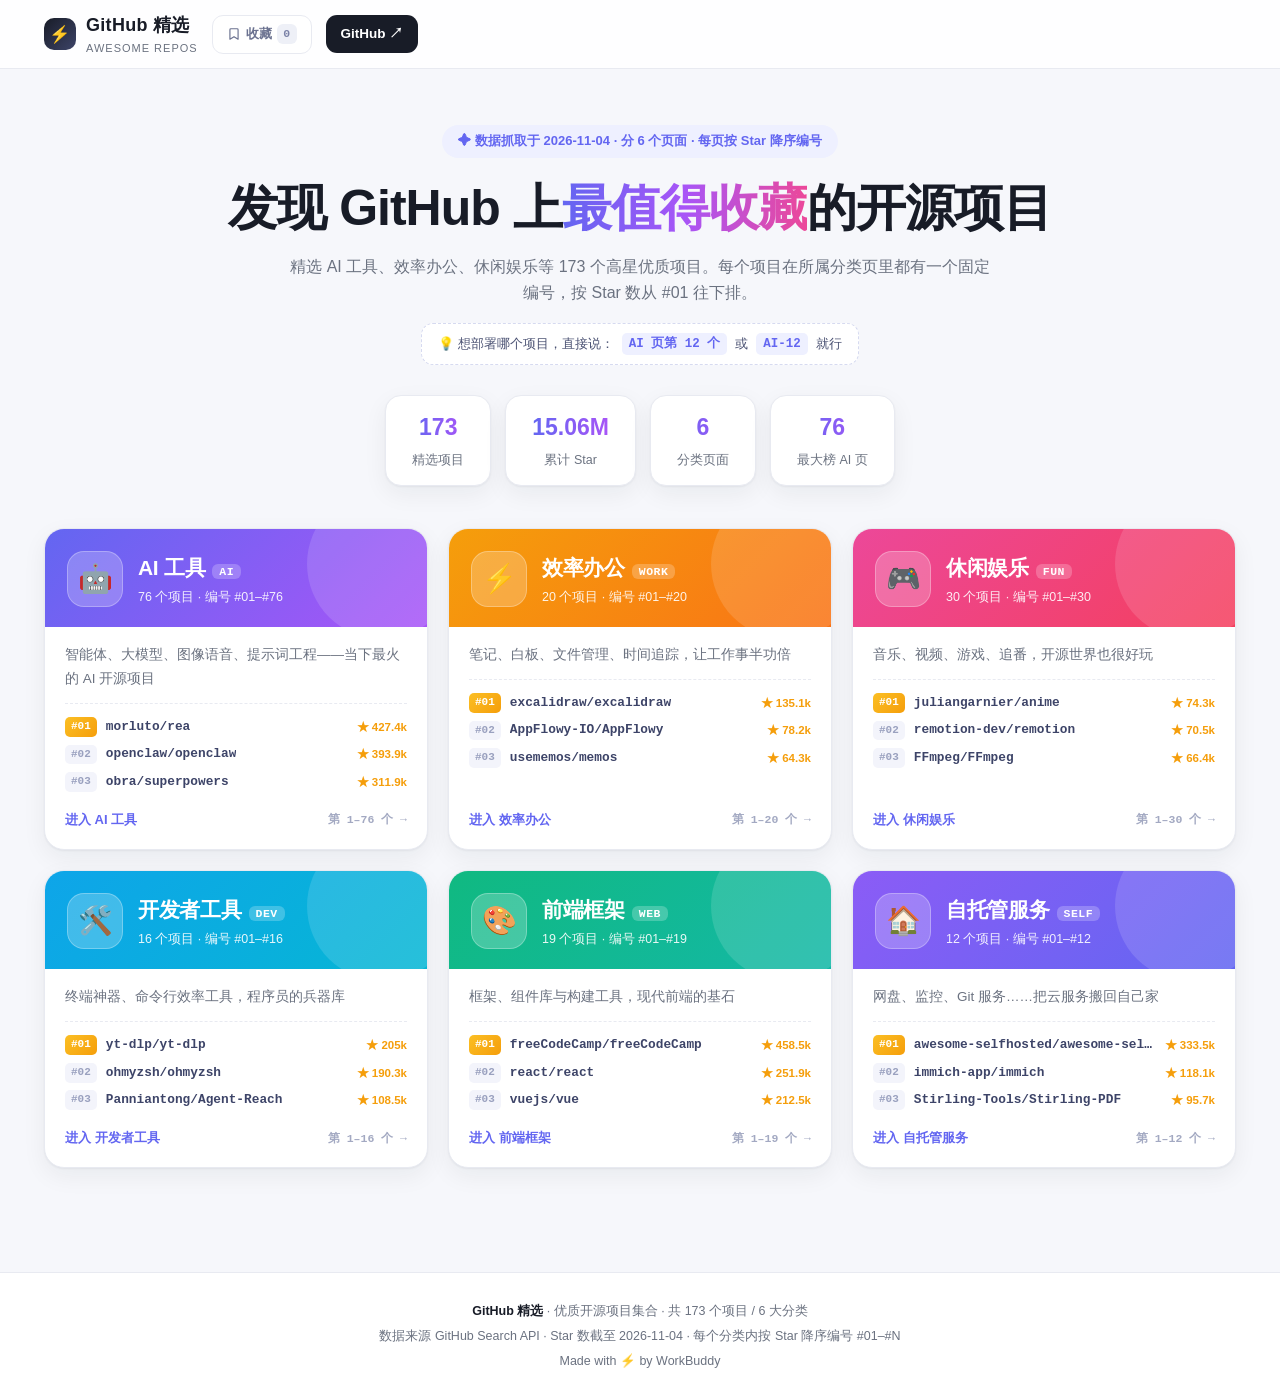
==== index.html @ d94338a8 "GitHub 精选：173 个优质开源项目集合站" ====
<!DOCTYPE html>
<html lang="zh-CN">
<head>
<meta charset="UTF-8">
<meta name="viewport" content="width=device-width, initial-scale=1.0">
<title>GitHub 精选 · 优质开源项目集合</title>
<link id="siteCss" rel="stylesheet" href="assets/site.css">
<script>
/* 分享链接靠 ?sharecode= 放行。站内跳转一旦丢掉这个参数，在没有 cookie 的环境
   （内嵌 webview、隐私模式、聊天工具转发截断）就会直接 403「链接不完整」。
   这里把参数补回当前地址、样式表和所有站内链接；拿不到参数时什么也不做。 */
(function () {
  var sc = "";
  try {
    var m = location.search.match(/[?&]sharecode=([^&]+)/);
    if (m) sc = decodeURIComponent(m[1]);
    if (!sc) {
      var m2 = (document.referrer || "").match(/[?&]sharecode=([^&]+)/);
      if (m2) sc = decodeURIComponent(m2[1]);
    }
  } catch (e) { return; }
  if (!sc) return;
  window.__SHARECODE = sc;
  if (!/[?&]sharecode=/.test(location.search)) {
    try { history.replaceState(null, "", location.pathname + "?sharecode=" + encodeURIComponent(sc) + location.hash); } catch (e) {}
  }
  /* 样式表也是被同一道网关拦的：不补参数会出现「页面能开但没样式」 */
  var css = document.getElementById("siteCss");
  if (css) css.href = "assets/site.css?sharecode=" + encodeURIComponent(sc);
  function fix(h) {
    if (!h) return null;
    if (h.charAt(0) === "#") return null;
    if (h.indexOf("//") === 0) return null;
    if (/^[a-z][a-z0-9+.-]*:/i.test(h)) return null;
    if (/[?&]sharecode=/.test(h)) return null;
    return h + (h.indexOf("?") >= 0 ? "&" : "?") + "sharecode=" + encodeURIComponent(sc);
  }
  function patch() {
    var as = document.querySelectorAll("a[href]");
    for (var i = 0; i < as.length; i++) {
      var n = fix(as[i].getAttribute("href"));
      if (n) as[i].setAttribute("href", n);
    }
  }
  if (document.readyState === "loading") document.addEventListener("DOMContentLoaded", patch);
  else patch();
  /* 卡片重绘、视图切换会换掉节点，点之前再兜一次 */
  document.addEventListener("click", function (e) {
    var t = e.target;
    while (t && t !== document && (!t.tagName || t.tagName.toLowerCase() !== "a")) t = t.parentNode;
    if (!t || t === document) return;
    var n = fix(t.getAttribute("href"));
    if (n) t.setAttribute("href", n);
  }, true);
})();
</script>
</head>
<body>
<div class="topbar">
  <div class="topbar-inner">
    <a class="logo" href="index.html"><span class="mark">⚡</span><span>GitHub 精选<small>AWESOME REPOS</small></span></a>
    
    <a class="fav-link" href="favorites.html" title="我的收藏"><svg viewBox="0 0 24 24" width="14" height="14" fill="none" stroke="currentColor" stroke-width="2" stroke-linejoin="round" stroke-linecap="round" aria-hidden="true"><path d="M6.5 3h11A1.5 1.5 0 0 1 19 4.5V21l-7-4.4L5 21V4.5A1.5 1.5 0 0 1 6.5 3z"/></svg><span class="fav-txt">收藏</span><span class="fav-count">0</span></a>
    <a class="gh-link" href="https://github.com/" target="_blank" rel="noopener">GitHub ↗</a>
  </div>
</div>
<header class="hero">
  <span class="kicker">✦ 数据抓取于 2026-11-04 · 分 6 个页面 · 每页按 Star 降序编号</span>
  <h1>发现 GitHub 上<span class="grad">最值得收藏</span>的开源项目</h1>
  <p>精选 AI 工具、效率办公、休闲娱乐等 173 个高星优质项目。每个项目在所属分类页里都有一个固定编号，按 Star 数从 #01 往下排。</p>
  <div class="howto">💡 想部署哪个项目，直接说：<code>AI 页第 12 个</code> 或 <code>AI-12</code> 就行</div>
  <div class="stats">
    <div class="stat"><b>173</b><span>精选项目</span></div>
    <div class="stat"><b>15.06M</b><span>累计 Star</span></div>
    <div class="stat"><b>6</b><span>分类页面</span></div>
    <div class="stat"><b>76</b><span>最大榜 AI 页</span></div>
  </div>
</header>
<main>
  <div class="portals">
  <a class="portal" href="ai.html">
    <div class="portal-top" style="background:linear-gradient(135deg,#6366f1,#a855f7)">
      <div class="portal-icon">🤖</div>
      <div style="min-width:0">
        <h2>AI 工具<span class="code">AI</span></h2>
        <div class="cnt">76 个项目 · 编号 #01–#76</div>
      </div>
    </div>
    <div class="portal-body">
      <p class="portal-desc">智能体、大模型、图像语音、提示词工程——当下最火的 AI 开源项目</p>
      <ul class="ptop"><li><span class="pn">#01</span><span class="pr">morluto/rea</span><span class="ps">★ 427.4k</span></li><li><span class="pn">#02</span><span class="pr">openclaw/openclaw</span><span class="ps">★ 393.9k</span></li><li><span class="pn">#03</span><span class="pr">obra/superpowers</span><span class="ps">★ 311.9k</span></li></ul>
      <div class="portal-go">进入 AI 工具 <span>第 1–76 个 →</span></div>
    </div>
  </a>
  <a class="portal" href="productivity.html">
    <div class="portal-top" style="background:linear-gradient(135deg,#f59e0b,#f97316)">
      <div class="portal-icon">⚡</div>
      <div style="min-width:0">
        <h2>效率办公<span class="code">WORK</span></h2>
        <div class="cnt">20 个项目 · 编号 #01–#20</div>
      </div>
    </div>
    <div class="portal-body">
      <p class="portal-desc">笔记、白板、文件管理、时间追踪，让工作事半功倍</p>
      <ul class="ptop"><li><span class="pn">#01</span><span class="pr">excalidraw/excalidraw</span><span class="ps">★ 135.1k</span></li><li><span class="pn">#02</span><span class="pr">AppFlowy-IO/AppFlowy</span><span class="ps">★ 78.2k</span></li><li><span class="pn">#03</span><span class="pr">usememos/memos</span><span class="ps">★ 64.3k</span></li></ul>
      <div class="portal-go">进入 效率办公 <span>第 1–20 个 →</span></div>
    </div>
  </a>
  <a class="portal" href="fun.html">
    <div class="portal-top" style="background:linear-gradient(135deg,#ec4899,#f43f5e)">
      <div class="portal-icon">🎮</div>
      <div style="min-width:0">
        <h2>休闲娱乐<span class="code">FUN</span></h2>
        <div class="cnt">30 个项目 · 编号 #01–#30</div>
      </div>
    </div>
    <div class="portal-body">
      <p class="portal-desc">音乐、视频、游戏、追番，开源世界也很好玩</p>
      <ul class="ptop"><li><span class="pn">#01</span><span class="pr">juliangarnier/anime</span><span class="ps">★ 74.3k</span></li><li><span class="pn">#02</span><span class="pr">remotion-dev/remotion</span><span class="ps">★ 70.5k</span></li><li><span class="pn">#03</span><span class="pr">FFmpeg/FFmpeg</span><span class="ps">★ 66.4k</span></li></ul>
      <div class="portal-go">进入 休闲娱乐 <span>第 1–30 个 →</span></div>
    </div>
  </a>
  <a class="portal" href="devtools.html">
    <div class="portal-top" style="background:linear-gradient(135deg,#0ea5e9,#06b6d4)">
      <div class="portal-icon">🛠️</div>
      <div style="min-width:0">
        <h2>开发者工具<span class="code">DEV</span></h2>
        <div class="cnt">16 个项目 · 编号 #01–#16</div>
      </div>
    </div>
    <div class="portal-body">
      <p class="portal-desc">终端神器、命令行效率工具，程序员的兵器库</p>
      <ul class="ptop"><li><span class="pn">#01</span><span class="pr">yt-dlp/yt-dlp</span><span class="ps">★ 205k</span></li><li><span class="pn">#02</span><span class="pr">ohmyzsh/ohmyzsh</span><span class="ps">★ 190.3k</span></li><li><span class="pn">#03</span><span class="pr">Panniantong/Agent-Reach</span><span class="ps">★ 108.5k</span></li></ul>
      <div class="portal-go">进入 开发者工具 <span>第 1–16 个 →</span></div>
    </div>
  </a>
  <a class="portal" href="frontend.html">
    <div class="portal-top" style="background:linear-gradient(135deg,#10b981,#14b8a6)">
      <div class="portal-icon">🎨</div>
      <div style="min-width:0">
        <h2>前端框架<span class="code">WEB</span></h2>
        <div class="cnt">19 个项目 · 编号 #01–#19</div>
      </div>
    </div>
    <div class="portal-body">
      <p class="portal-desc">框架、组件库与构建工具，现代前端的基石</p>
      <ul class="ptop"><li><span class="pn">#01</span><span class="pr">freeCodeCamp/freeCodeCamp</span><span class="ps">★ 458.5k</span></li><li><span class="pn">#02</span><span class="pr">react/react</span><span class="ps">★ 251.9k</span></li><li><span class="pn">#03</span><span class="pr">vuejs/vue</span><span class="ps">★ 212.5k</span></li></ul>
      <div class="portal-go">进入 前端框架 <span>第 1–19 个 →</span></div>
    </div>
  </a>
  <a class="portal" href="selfhosted.html">
    <div class="portal-top" style="background:linear-gradient(135deg,#8b5cf6,#6366f1)">
      <div class="portal-icon">🏠</div>
      <div style="min-width:0">
        <h2>自托管服务<span class="code">SELF</span></h2>
        <div class="cnt">12 个项目 · 编号 #01–#12</div>
      </div>
    </div>
    <div class="portal-body">
      <p class="portal-desc">网盘、监控、Git 服务……把云服务搬回自己家</p>
      <ul class="ptop"><li><span class="pn">#01</span><span class="pr">awesome-selfhosted/awesome-selfhosted</span><span class="ps">★ 333.5k</span></li><li><span class="pn">#02</span><span class="pr">immich-app/immich</span><span class="ps">★ 118.1k</span></li><li><span class="pn">#03</span><span class="pr">Stirling-Tools/Stirling-PDF</span><span class="ps">★ 95.7k</span></li></ul>
      <div class="portal-go">进入 自托管服务 <span>第 1–12 个 →</span></div>
    </div>
  </a>
  </div>
</main>
<footer>
  <div class="foot-inner">
    <b>GitHub 精选</b> · 优质开源项目集合 · 共 173 个项目 / 6 大分类<br>
    数据来源 GitHub Search API · Star 数截至 2026-11-04 · 每个分类内按 Star 降序编号 #01–#N<br>
    Made with ⚡ by WorkBuddy
  </div>
</footer>
<script>
/* 首页只读收藏数（完整收藏逻辑在分类页与收藏页） */
(function () {
  try {
    var n = Object.keys(JSON.parse(localStorage.getItem("ghfav.v1") || "{}")).length;
    document.querySelectorAll(".fav-count").forEach(function (e) { e.textContent = n; });
    document.querySelectorAll(".fav-link").forEach(function (a) { a.classList.toggle("has", n > 0); });
  } catch (e) { /* 隐私模式忽略 */ }
})();
</script>
</body>
</html>
---- assets/site.css ----
:root{
  --bg:#f6f7fb; --card:#ffffff; --text:#181c27; --muted:#6b7280; --line:#e8eaf1;
  --accent:#6366f1; --accent2:#a855f7; --star:#f59e0b; --fav:#f43f5e;
  --shadow:0 1px 2px rgba(24,28,39,.05),0 8px 24px rgba(24,28,39,.06);
  --shadow-h:0 2px 4px rgba(99,102,241,.10),0 16px 40px rgba(99,102,241,.14);
}
*{margin:0;padding:0;box-sizing:border-box}
html{scroll-behavior:smooth}
body{font-family:-apple-system,BlinkMacSystemFont,"PingFang SC","Segoe UI","Microsoft YaHei",sans-serif;background:var(--bg);color:var(--text);line-height:1.6;overflow-x:hidden}
a{color:inherit;text-decoration:none}
button{font-family:inherit}

/* ---------- topbar ---------- */
.topbar{position:sticky;top:0;z-index:100;backdrop-filter:blur(14px);-webkit-backdrop-filter:blur(14px);background:rgba(255,255,255,.84);border-bottom:1px solid var(--line)}
.topbar-inner{max-width:1240px;margin:0 auto;padding:11px 24px;display:flex;align-items:center;gap:14px;flex-wrap:wrap}
.logo{display:flex;align-items:center;gap:10px;font-weight:800;font-size:18px;letter-spacing:.3px;white-space:nowrap}
.logo .mark{width:32px;height:32px;border-radius:10px;background:linear-gradient(135deg,#181c27,#3d4468);display:grid;place-items:center;color:#fff;font-size:17px}
.logo small{font-weight:500;color:var(--muted);font-size:11px;display:block;letter-spacing:1px}
.search{flex:1 1 200px;min-width:0;max-width:430px;position:relative}
.search input{width:100%;padding:9px 16px 9px 38px;border:1.5px solid var(--line);border-radius:11px;font-size:13.5px;background:#fff;outline:none;transition:.2s}
.search input:focus{border-color:var(--accent);box-shadow:0 0 0 4px rgba(99,102,241,.12)}
.search .ico{position:absolute;left:13px;top:50%;transform:translateY(-50%);color:var(--muted);font-size:14px}
.gh-link{display:flex;align-items:center;gap:7px;padding:8px 15px;border-radius:11px;background:#181c27;color:#fff;font-size:13.5px;font-weight:600;transition:.2s;white-space:nowrap}
.gh-link:hover{transform:translateY(-1px);box-shadow:var(--shadow-h)}

/* ---------- home hero ---------- */
.hero{max-width:1240px;margin:0 auto;padding:56px 24px 34px;text-align:center}
.hero .kicker{display:inline-flex;align-items:center;gap:8px;padding:6px 16px;border-radius:999px;background:#eef0ff;color:var(--accent);font-size:13px;font-weight:600;margin-bottom:20px}
.hero h1{font-size:clamp(30px,4.6vw,50px);font-weight:800;letter-spacing:-1px;line-height:1.2}
.hero h1 .grad{background:linear-gradient(90deg,#6366f1,#a855f7,#ec4899);-webkit-background-clip:text;background-clip:text;color:transparent}
.hero p{margin:16px auto 0;max-width:700px;color:var(--muted);font-size:16px}
.hero .howto{display:inline-flex;align-items:center;gap:8px;margin-top:18px;font-size:13px;color:#4b5273;background:#fff;border:1px dashed #d6daf0;border-radius:12px;padding:9px 16px}
.hero .howto code{font-family:ui-monospace,Menlo,monospace;background:#eef0ff;color:var(--accent);padding:1px 7px;border-radius:5px;font-weight:700;font-size:12.5px}
.stats{display:flex;justify-content:center;gap:14px;margin-top:30px;flex-wrap:wrap}
.stat{background:var(--card);border:1px solid var(--line);border-radius:16px;padding:13px 26px;box-shadow:var(--shadow)}
.stat b{display:block;font-size:23px;font-weight:800;background:linear-gradient(90deg,#6366f1,#a855f7);-webkit-background-clip:text;background-clip:text;color:transparent}
.stat span{font-size:12.5px;color:var(--muted)}

/* ---------- category portals ---------- */
main{max-width:1240px;margin:0 auto;padding:8px 24px 60px}
.portals{display:grid;grid-template-columns:repeat(auto-fill,minmax(345px,1fr));gap:20px}
.portal{background:var(--card);border:1px solid var(--line);border-radius:20px;overflow:hidden;box-shadow:var(--shadow);display:flex;flex-direction:column;transition:transform .18s,box-shadow .18s,border-color .18s;position:relative}
.portal:hover{transform:translateY(-5px);box-shadow:var(--shadow-h);border-color:#d8dcf5}
.portal-top{padding:22px 22px 20px;color:#fff;display:flex;align-items:center;gap:15px;position:relative;overflow:hidden}
.portal-top::after{content:"";position:absolute;right:-30px;top:-40px;width:150px;height:150px;border-radius:50%;background:rgba(255,255,255,.13)}
.portal-icon{width:56px;height:56px;border-radius:17px;background:rgba(255,255,255,.22);display:grid;place-items:center;font-size:28px;flex-shrink:0;border:1px solid rgba(255,255,255,.28)}
.portal-top h2{font-size:21px;font-weight:800;letter-spacing:-.3px}
.portal-top .code{font-family:ui-monospace,Menlo,monospace;font-size:11.5px;font-weight:700;background:rgba(255,255,255,.22);border-radius:6px;padding:1px 7px;margin-left:7px;letter-spacing:.5px}
.portal-top .cnt{font-size:12.5px;opacity:.9;margin-top:3px}
.portal-body{padding:16px 20px 18px;display:flex;flex-direction:column;gap:12px;flex:1}
.portal-desc{font-size:13.5px;color:var(--muted);line-height:1.75}
.ptop{list-style:none;display:flex;flex-direction:column;gap:7px;border-top:1px dashed var(--line);padding-top:13px}
.ptop li{display:flex;align-items:center;gap:9px;font-size:12.8px;color:#3d4468;min-width:0}
.ptop .pn{font-family:ui-monospace,Menlo,monospace;font-size:11px;font-weight:800;color:#9aa1bf;background:#f3f4fb;border-radius:5px;padding:1px 6px;flex-shrink:0}
.ptop li:first-child .pn{background:linear-gradient(135deg,#fbbf24,#f59e0b);color:#fff}
.ptop .pr{font-family:ui-monospace,Menlo,monospace;font-weight:600;white-space:nowrap;overflow:hidden;text-overflow:ellipsis}
.ptop .ps{margin-left:auto;color:var(--star);font-weight:700;font-size:11.5px;flex-shrink:0}
.portal-go{margin-top:auto;display:flex;align-items:center;justify-content:space-between;font-size:13px;font-weight:700;color:var(--accent);padding-top:6px}
.portal-go span{font-family:ui-monospace,Menlo,monospace;font-size:11.5px;color:#a3a9c2;font-weight:600}

/* ---------- category header ---------- */
.chero{max-width:1240px;margin:0 auto;padding:30px 24px 6px}
.chero-row{display:flex;align-items:flex-start;gap:18px}
.chero-icon{width:64px;height:64px;border-radius:20px;display:grid;place-items:center;font-size:31px;color:#fff;flex-shrink:0;box-shadow:0 10px 26px rgba(99,102,241,.22)}
.chero h1{font-size:clamp(25px,3.4vw,36px);font-weight:800;letter-spacing:-.6px;line-height:1.25}
.chero .code{font-family:ui-monospace,Menlo,monospace;font-size:12.5px;font-weight:800;color:var(--accent);background:#eef0ff;border-radius:7px;padding:2px 9px;vertical-align:middle;margin-left:9px}
.chero .desc{color:var(--muted);font-size:14.5px;margin-top:8px;max-width:760px}
.pills{display:flex;gap:9px;flex-wrap:wrap;margin-top:15px}
.pill{background:#fff;border:1px solid var(--line);border-radius:999px;padding:5px 14px;font-size:12.5px;color:#4b5273;font-weight:600;box-shadow:0 1px 2px rgba(24,28,39,.03)}
.pill b{color:var(--accent);font-weight:800}

/* ---------- category switch bar ---------- */
.switchbar{position:sticky;top:56px;z-index:90;background:rgba(246,247,251,.92);backdrop-filter:blur(10px);border-bottom:1px solid var(--line);margin-top:22px}
.switchbar-inner{max-width:1240px;margin:0 auto;padding:10px 24px;display:flex;align-items:center;gap:9px;overflow-x:auto;scrollbar-width:none}
.switchbar-inner::-webkit-scrollbar{display:none}
.cchip{display:inline-flex;align-items:center;gap:6px;padding:6px 14px;border-radius:999px;border:1.5px solid var(--line);background:#fff;font-size:13px;font-weight:600;color:#3d4468;white-space:nowrap;transition:.18s}
.cchip:hover{border-color:var(--accent);color:var(--accent);transform:translateY(-1px)}
.cchip.active{background:linear-gradient(135deg,#6366f1,#a855f7);border-color:transparent;color:#fff;box-shadow:0 6px 16px rgba(99,102,241,.3)}
.cchip .n{font-size:11px;opacity:.7;font-weight:600}
.viewtog{margin-left:auto;display:flex;gap:2px;background:#eef0f7;border-radius:10px;padding:3px;flex-shrink:0}
.viewtog button{border:none;background:transparent;color:#6b7290;font-size:12.5px;font-weight:700;padding:5px 13px;border-radius:8px;cursor:pointer;transition:.18s}
.viewtog button.on{background:#fff;color:var(--accent);box-shadow:0 1px 3px rgba(24,28,39,.1)}

/* ---------- grid + card ---------- */
section.listwrap{padding:22px 0 0}
.grid{display:grid;grid-template-columns:repeat(auto-fill,minmax(330px,1fr));gap:16px}
.card{position:relative;background:var(--card);border:1px solid var(--line);border-radius:18px;padding:16px 17px 13px;box-shadow:var(--shadow);display:flex;flex-direction:column;gap:9px;transition:transform .18s,box-shadow .18s,border-color .18s;overflow:hidden;cursor:pointer}
.card::before{content:"";position:absolute;left:0;top:0;bottom:0;width:3px;background:var(--cgrad);opacity:0;transition:.18s}
.card:hover{transform:translateY(-4px);box-shadow:var(--shadow-h);border-color:#d8dcf5}
.card:hover::before{opacity:1}
.c-top{display:flex;align-items:center;gap:9px;min-width:0}
.avatar{width:36px;height:36px;border-radius:10px;flex-shrink:0;background:#eef0ff;object-fit:cover}
.c-name{flex:1;min-width:0;padding-right:24px}
.c-name .repo{font-weight:700;font-size:14px;font-family:ui-monospace,SFMono-Regular,Menlo,monospace;white-space:nowrap;overflow:hidden;text-overflow:ellipsis;display:block}
.card:hover .c-name .repo{color:var(--accent)}
.stars{display:inline-flex;align-items:center;gap:4px;font-size:12px;font-weight:700;color:var(--star);background:#fff8eb;border:1px solid #fdecc8;padding:2px 9px;border-radius:999px;white-space:nowrap;flex-shrink:0}
/* 编号徽章 */
.num{flex-shrink:0;min-width:37px;height:37px;padding:0 5px;border-radius:11px;display:inline-grid;place-items:center;font-family:ui-monospace,Menlo,monospace;font-size:12px;font-weight:800;letter-spacing:-.2px;background:#f2f3fa;color:#7c83a8;border:1px solid #e6e8f5;transition:.18s}
.num.g1{background:linear-gradient(135deg,#fbbf24,#f59e0b);color:#fff;border-color:transparent;box-shadow:0 4px 12px rgba(245,158,11,.34)}
.num.g2{background:linear-gradient(135deg,#cbd5e1,#94a3b8);color:#fff;border-color:transparent;box-shadow:0 4px 12px rgba(148,163,184,.3)}
.num.g3{background:linear-gradient(135deg,#fdba74,#f97316);color:#fff;border-color:transparent;box-shadow:0 4px 12px rgba(249,115,22,.3)}
.c-zh{font-size:13.8px;font-weight:600;color:var(--text);display:-webkit-box;-webkit-line-clamp:2;-webkit-box-orient:vertical;overflow:hidden}
.c-en{font-size:12px;color:var(--muted);display:-webkit-box;-webkit-line-clamp:1;-webkit-box-orient:vertical;overflow:hidden;font-style:italic}
.c-foot{display:flex;align-items:center;gap:11px;margin-top:auto;padding-top:5px;flex-wrap:wrap}
.c-foot .more-hint{margin-left:auto}
.lang{display:inline-flex;align-items:center;gap:5px;font-size:11.5px;color:var(--muted)}
.lang i{width:9px;height:9px;border-radius:50%;display:inline-block}
.topics{display:flex;gap:5px;margin-left:auto;flex-wrap:wrap}
.topic{font-size:10.5px;color:#69708a;background:#f2f3f9;border-radius:6px;padding:2px 7px;font-family:ui-monospace,Menlo,monospace}
.more-hint{font-size:11px;color:var(--accent);font-weight:700}

/* ---------- list rows ---------- */
.rows{background:#fff;border:1px solid var(--line);border-radius:16px;overflow:hidden;box-shadow:var(--shadow)}
.rhead{display:grid;grid-template-columns:58px minmax(140px,220px) 1fr 82px 88px 34px;gap:14px;padding:10px 18px;background:#f6f7fb;border-bottom:1px solid var(--line);font-size:11.5px;font-weight:700;color:#8b92ad;letter-spacing:.4px}
.row{display:grid;grid-template-columns:58px minmax(140px,220px) 1fr 82px 88px 34px;gap:14px;align-items:center;padding:11px 18px;border-bottom:1px solid #f1f2f8;cursor:pointer;transition:.14s;min-width:0}
.row:last-child{border-bottom:none}
.row:hover{background:#f7f8ff}
.row .rn{font-family:ui-monospace,Menlo,monospace;font-size:12.5px;font-weight:800;color:#9aa1bf;display:flex;align-items:center;gap:7px}
.row .rn i{width:4px;height:16px;border-radius:2px;display:inline-block;opacity:.75}
.row .rname{font-family:ui-monospace,Menlo,monospace;font-size:13px;font-weight:700;overflow:hidden;text-overflow:ellipsis;white-space:nowrap}
.row:hover .rname{color:var(--accent)}
.row .rtag{font-size:12.8px;color:var(--muted);overflow:hidden;text-overflow:ellipsis;white-space:nowrap}
.row .rstars{font-size:12.5px;font-weight:700;color:var(--star);text-align:right}
.row .rlang{font-size:11.5px;color:var(--muted);display:flex;align-items:center;gap:5px;justify-content:flex-end;white-space:nowrap}
.row .rlang i{width:8px;height:8px;border-radius:50%}
.rhead .rh-fav{text-align:right;font-size:13px;line-height:1}

/* ---------- 收藏：顶栏入口 ---------- */
.fav-link{display:inline-flex;align-items:center;gap:5px;padding:8px 14px;border-radius:11px;border:1.5px solid var(--line);background:#fff;font-size:13px;font-weight:700;color:#6b7290;transition:.18s;white-space:nowrap}
.fav-link:hover{border-color:var(--fav);color:var(--fav);transform:translateY(-1px)}
.fav-link.has{color:var(--fav);border-color:#ffd9e0;background:#fff6f8}
.fav-link svg{flex-shrink:0}
.fav-link .fav-count{font-family:ui-monospace,Menlo,monospace;font-size:11.5px;font-weight:800;background:#eef0f7;color:#7c83a8;border-radius:6px;padding:1px 6px;min-width:20px;text-align:center;transition:.18s}
.fav-link.has .fav-count{background:var(--fav);color:#fff}

/* ---------- 收藏按钮（卡片右上角） ---------- */
.favbtn{position:absolute;top:11px;right:12px;width:27px;height:27px;padding:0;border-radius:9px;
  border:1px solid transparent;background:#fff;color:#c2c7dc;display:grid;place-items:center;cursor:pointer;
  opacity:0;transition:opacity .18s,color .18s,background .18s,transform .18s;z-index:2;
  box-shadow:0 1px 3px rgba(24,28,39,.10)}
.card:hover .favbtn{opacity:1}
.favbtn:hover{color:var(--fav);background:#fff1f4;transform:scale(1.08)}
.favbtn:active{transform:scale(.94)}
.favbtn.on{opacity:1;color:var(--fav);background:#fff1f4;border-color:#ffd9e0}
.favbtn:focus-visible{outline:2px solid var(--fav);outline-offset:1px;opacity:1}

/* ---------- 收藏按钮（列表行） ---------- */
.row .favbtn{position:static;opacity:.32;width:26px;height:26px;background:transparent;box-shadow:none;justify-self:end}
.row:hover .favbtn{opacity:.75}
.row .favbtn:hover,.row .favbtn.on{opacity:1;background:#fff1f4}

/* ---------- 收藏页 ---------- */
.favhead{max-width:1240px;margin:0 auto;padding:32px 24px 4px}
.favhead h1{font-size:clamp(25px,3.4vw,34px);font-weight:800;letter-spacing:-.6px;display:flex;align-items:center;gap:11px}
.favhead h1 .ico{width:46px;height:46px;border-radius:14px;background:linear-gradient(135deg,#fb7185,#f43f5e);display:grid;place-items:center;color:#fff;font-size:22px;box-shadow:0 10px 24px rgba(244,63,94,.28);flex-shrink:0}
.favhead h1 .ico svg{width:21px;height:21px}
.favhead .sub{color:var(--muted);font-size:14px;margin-top:9px;display:flex;align-items:center;gap:10px;flex-wrap:wrap}
.favhead .sub code{font-family:ui-monospace,Menlo,monospace;font-size:12px;background:#eef0ff;color:var(--accent);padding:1px 7px;border-radius:5px;font-weight:700}

/* 导出 / 导入工具条 */
.favtools{display:flex;gap:8px;flex-wrap:wrap;margin-top:16px;align-items:center}
.ftool{display:inline-flex;align-items:center;gap:6px;padding:8px 14px;border-radius:11px;border:1.5px solid var(--line);background:#fff;font-size:13px;font-weight:700;color:#4b5375;cursor:pointer;transition:.18s;font-family:inherit;line-height:1}
.ftool:hover{border-color:#c7cbe4;color:#2a2f4d;transform:translateY(-1px);box-shadow:0 6px 16px rgba(30,35,70,.07)}
.ftool.primary{background:linear-gradient(135deg,#f43f5e,#fb7185);border-color:transparent;color:#fff;box-shadow:0 8px 20px rgba(244,63,94,.26)}
.ftool.primary:hover{color:#fff;box-shadow:0 12px 26px rgba(244,63,94,.34)}
.ftool svg{flex-shrink:0}
.ftip{font-size:12px;color:var(--muted);line-height:1.7}

/* 轻提示 */
.toast{position:fixed;left:50%;bottom:34px;transform:translate(-50%,14px);background:#232840;color:#fff;font-size:13.5px;font-weight:600;padding:11px 20px;border-radius:12px;box-shadow:0 12px 30px rgba(20,24,45,.3);opacity:0;pointer-events:none;transition:.26s;z-index:200;max-width:88vw;text-align:center}
.toast.show{opacity:1;transform:translate(-50%,0)}
.has-storewarn .toast{bottom:104px}

/* 存不住时的告警条：必须显眼，因为它意味着数据会丢 */
.storewarn{position:fixed;left:50%;bottom:18px;transform:translateX(-50%);z-index:210;display:flex;align-items:center;gap:10px;
  max-width:min(92vw,760px);padding:11px 14px 11px 16px;border-radius:14px;background:#fff8e6;border:1px solid #f6d78b;
  box-shadow:0 14px 34px rgba(120,90,10,.16);font-size:13px;color:#7a5b12;line-height:1.5}
.storewarn .sw-ico{font-size:15px;flex-shrink:0}
.storewarn .sw-txt{flex:1;min-width:0}
.storewarn .sw-btn{flex-shrink:0;padding:6px 13px;border-radius:9px;background:#8a6412;color:#fff;font-size:12.5px;font-weight:700;white-space:nowrap}
.storewarn .sw-btn:hover{background:#6f4f0b}

/* 手动复制面板（剪贴板 API 也不可用时兜底） */
.copybox{display:none;margin-top:14px;border:1px solid var(--line);border-radius:12px;background:#fff;padding:12px}
.copybox.on{display:block}
.copybox p{font-size:12.5px;color:var(--muted);margin-bottom:8px}
.copybox textarea{width:100%;height:130px;resize:vertical;border:1px solid var(--line);border-radius:9px;padding:9px 10px;
  font-family:ui-monospace,Menlo,monospace;font-size:11.5px;line-height:1.5;color:#3d4468;background:#fbfbfe}

.favgroup{margin-top:30px}
.fghead{display:flex;align-items:center;gap:11px;margin-bottom:13px;padding-bottom:11px;border-bottom:1px solid var(--line);flex-wrap:wrap}
.fgicon{width:34px;height:34px;border-radius:11px;display:grid;place-items:center;font-size:17px;color:#fff;flex-shrink:0}
.fghead h2{font-size:17px;font-weight:800;letter-spacing:-.3px;display:flex;align-items:center;gap:8px}
.fghead .code{font-family:ui-monospace,Menlo,monospace;font-size:11px;font-weight:800;color:var(--accent);background:#eef0ff;border-radius:6px;padding:1px 7px}
.fgcount{font-size:12.5px;color:var(--muted);font-weight:600}
.fgmore{margin-left:auto;font-size:12.5px;font-weight:700;color:var(--accent);white-space:nowrap}
.fgmore:hover{text-decoration:underline}
.favgroup .num{min-width:auto;padding:0 8px;font-size:11.5px;letter-spacing:0}
.fav-empty{display:none;text-align:center;padding:64px 20px 30px}
.fav-empty .fe-ico{width:74px;height:74px;border-radius:24px;background:#fff;border:1px solid var(--line);display:grid;place-items:center;margin:0 auto 20px;box-shadow:var(--shadow);color:#c2c7dc}
.fav-empty .fe-ico svg{width:30px;height:30px}
.fav-empty h2{font-size:19px;font-weight:800;margin-bottom:9px}
.fav-empty p{color:var(--muted);font-size:14px;max-width:440px;margin:0 auto 22px;line-height:1.85}
.fav-empty .go{display:inline-flex;align-items:center;gap:7px;padding:10px 22px;border-radius:11px;background:linear-gradient(135deg,#6366f1,#a855f7);color:#fff;font-size:14px;font-weight:700;transition:.2s;box-shadow:0 8px 22px rgba(99,102,241,.3)}
.fav-empty .go:hover{transform:translateY(-2px);box-shadow:0 12px 28px rgba(99,102,241,.38)}
.favnote{margin-top:34px;font-size:12.5px;color:var(--muted);text-align:center;line-height:1.9;padding:14px;border:1px dashed var(--line);border-radius:12px;background:#fbfbfe}
.favnote b{color:#3d4468}

/* 弹窗里的收藏按钮：已收藏时反白强调 */
.m-btn[aria-pressed="true"]{background:#fff;color:var(--fav)}
.m-btn[aria-pressed="true"]:hover{background:#fff1f4}
.m-btn.solid[aria-pressed="true"]{background:#fff;color:var(--fav)}

/* ---------- empty & footer ---------- */
.empty{display:none;text-align:center;padding:60px 0;color:var(--muted);font-size:15px}
footer{border-top:1px solid var(--line);background:#fff;margin-top:44px}
.foot-inner{max-width:1240px;margin:0 auto;padding:26px 24px;color:var(--muted);font-size:12.5px;text-align:center;line-height:2}
.foot-inner b{color:var(--text)}

/* ---------- detail modal ---------- */
.overlay{position:fixed;inset:0;z-index:200;background:rgba(20,24,38,.45);backdrop-filter:blur(6px);display:none;align-items:flex-start;justify-content:center;padding:4vh 16px;overflow-y:auto}
.overlay.open{display:flex}
.modal{background:#fff;border-radius:22px;max-width:780px;width:100%;min-width:0;margin:0 auto;box-shadow:0 24px 80px rgba(20,24,38,.35);overflow:hidden;animation:pop .22s ease}
@keyframes pop{from{transform:translateY(14px) scale(.98);opacity:0}to{transform:none;opacity:1}}
.m-hero{position:relative;padding:24px 28px 20px;color:#fff}
.m-close{position:absolute;top:14px;right:14px;width:34px;height:34px;border-radius:50%;border:none;background:rgba(255,255,255,.22);color:#fff;font-size:16px;cursor:pointer;transition:.2s}
.m-close:hover{background:rgba(255,255,255,.4);transform:rotate(90deg)}
.m-top{display:flex;align-items:center;gap:14px}
.m-avatar{width:52px;height:52px;border-radius:14px;border:2px solid rgba(255,255,255,.6);background:rgba(255,255,255,.25);flex-shrink:0}
.m-title{flex:1;min-width:0}
.m-title h3{font-size:18.5px;font-weight:800;font-family:ui-monospace,SFMono-Regular,Menlo,monospace;letter-spacing:-.3px;display:flex;align-items:center;gap:8px;flex-wrap:wrap}
.m-title .m-id{font-family:ui-monospace,Menlo,monospace;font-size:11.5px;font-weight:800;background:rgba(255,255,255,.26);padding:2px 9px;border-radius:7px;letter-spacing:.4px}
.m-title .cat-tag{font-family:-apple-system,BlinkMacSystemFont,"PingFang SC",sans-serif;font-size:11.5px;font-weight:700;background:rgba(255,255,255,.18);padding:2px 10px;border-radius:999px}
.m-title .sub{font-size:12.5px;opacity:.88;margin-top:3px;font-family:-apple-system,BlinkMacSystemFont,"PingFang SC",sans-serif}
.m-btns{display:flex;gap:9px;margin-top:14px;flex-wrap:wrap}
.m-btn{display:inline-flex;align-items:center;gap:7px;padding:8px 18px;border-radius:11px;font-size:13.5px;font-weight:700;transition:.2s;cursor:pointer;border:none}
.m-btn.ghost{background:rgba(255,255,255,.2);color:#fff}
.m-btn.ghost:hover{background:rgba(255,255,255,.35)}
.m-btn.solid{background:#fff;color:#181c27}
.m-btn.solid:hover{transform:translateY(-1px);box-shadow:0 6px 18px rgba(0,0,0,.18)}
.m-btn.deploy{background:rgba(255,255,255,.12);color:#fff;border:1px solid rgba(255,255,255,.5)}
.m-btn.deploy:hover{background:rgba(255,255,255,.3)}

/* 「复制部署指令」失败时手动复制的兜底面板 */
.deploy-panel{position:fixed;left:50%;top:50%;transform:translate(-50%,-50%);width:min(620px,92vw);background:#fff;border:1px solid var(--line);border-radius:16px;box-shadow:0 24px 70px rgba(20,24,45,.3);padding:18px;z-index:260;display:none}
.deploy-panel .dp-head{display:flex;align-items:center;justify-content:space-between;font-size:14px;color:var(--text);margin-bottom:10px}
.dp-close{border:none;background:#f2f4fa;width:28px;height:28px;border-radius:8px;cursor:pointer;font-size:13px;color:#5b6178}
.deploy-panel textarea{width:100%;height:270px;box-sizing:border-box;border:1px solid var(--line);border-radius:10px;padding:12px;font:12.5px/1.7 ui-monospace,Menlo,monospace;color:#2a3048;background:#fafbff;resize:vertical}
.dp-tip{font-size:12px;color:var(--muted);margin-top:8px}
.m-body{padding:22px 28px 26px}
.m-stats{display:grid;grid-template-columns:repeat(auto-fit,minmax(110px,1fr));gap:10px;margin-bottom:20px}
.m-stat{background:#f6f7fb;border:1px solid var(--line);border-radius:13px;padding:10px 14px;text-align:center}
.m-stat b{display:block;font-size:16.5px;font-weight:800}
.m-stat span{font-size:11.5px;color:var(--muted)}
.m-stat .st{color:var(--star)}
.m-sec-label{display:inline-flex;align-items:center;gap:7px;font-size:13px;font-weight:800;color:var(--accent);margin:0 0 8px;letter-spacing:.5px}
.m-sec-label::before{content:"";width:16px;height:3px;border-radius:2px;background:linear-gradient(90deg,#6366f1,#a855f7)}
.m-tag{font-size:16.5px;font-weight:800;color:#1d2233;line-height:1.65;position:relative;padding-left:14px;margin:0 0 14px}
.m-tag::before{content:"";position:absolute;left:0;top:5px;bottom:5px;width:4px;border-radius:3px;background:linear-gradient(180deg,#6366f1,#a855f7)}
.m-p{font-size:14.5px;line-height:1.95;color:#2a2f42;text-align:justify;margin:0 0 12px;overflow-wrap:anywhere}
.m-feats-label{font-size:12px;font-weight:800;color:var(--accent);letter-spacing:1px;margin:18px 0 9px}
.m-feats{display:grid;grid-template-columns:1fr 1fr;gap:8px 16px;list-style:none;margin:0;padding:0}
.m-feats li{position:relative;padding-left:19px;font-size:13px;color:#3d4468;line-height:1.65}
.m-feats li::before{content:"";position:absolute;left:1px;top:6px;width:8px;height:8px;border-radius:50%;background:linear-gradient(135deg,#6366f1,#a855f7);opacity:.85}
.m-fit{margin-top:15px;font-size:13px;color:#5b6280;background:#f6f7fb;border:1px solid var(--line);border-radius:10px;padding:9px 13px;line-height:1.7}
.m-fit b{color:var(--accent);margin-right:8px;font-weight:800;font-size:11.5px;letter-spacing:.5px}
.m-en-box{margin-top:16px;border:1px dashed var(--line);border-radius:12px;background:#fafbff;padding:0 14px}
.m-en-box summary{cursor:pointer;font-size:12.5px;color:var(--muted);padding:10px 0;list-style:none;outline:none;user-select:none}
.m-en-box summary::-webkit-details-marker{display:none}
.m-en-box summary::before{content:"▸";display:inline-block;margin-right:7px;transition:.2s;color:#b9bede}
.m-en-box[open] summary::before{transform:rotate(90deg)}
.m-en{font-size:13px;color:var(--muted);font-style:italic;line-height:1.8;margin:0 0 12px}
.m-topics{display:flex;gap:7px;flex-wrap:wrap;margin-top:16px}
.m-topic{font-size:12px;color:#5b639b;background:#eef0ff;border-radius:7px;padding:3px 10px;font-family:ui-monospace,Menlo,monospace;font-weight:600}
.m-readme{margin-top:24px}
.m-readme-box{margin-top:10px;border:1px solid var(--line);border-radius:14px;background:#fbfbfe;padding:16px 18px 12px}
.rm-head{display:flex;align-items:center;gap:9px;margin-bottom:10px;flex-wrap:wrap}
.rm-chip{font-size:11px;font-weight:800;color:var(--accent);background:#eef0ff;border-radius:6px;padding:2px 8px;letter-spacing:.4px}
.rm-meta{font-size:11.5px;color:var(--muted)}
.md{font-size:13.5px;line-height:1.92;color:#333a52;word-break:break-word}
.md>*:first-child{margin-top:0}
.md h2,.md h3{font-size:15px;font-weight:800;margin:16px 0 6px;color:#1d2233;line-height:1.5}
.md h4,.md h5{font-size:13.5px;font-weight:700;margin:12px 0 4px;color:#2c3350}
.md p{margin:0 0 9px}
.md a{color:var(--accent);text-decoration:none;border-bottom:1px dotted rgba(99,102,241,.45)}
.md a:hover{border-bottom-style:solid}
.md ul,.md ol{margin:6px 0 10px;padding-left:20px}
.md li{margin:3px 0;list-style:disc}
.md ol li{list-style:decimal}
.md li.task{list-style:none;margin-left:-17px;display:flex;gap:7px;align-items:flex-start}
.md .cb{width:13px;height:13px;border:1.5px solid #c3c9e8;border-radius:4px;flex:none;margin-top:5px;display:inline-block;position:relative}
.md .cb.on{background:var(--accent);border-color:var(--accent)}
.md .cb.on::after{content:"";position:absolute;left:4px;top:1px;width:4px;height:7px;border:solid #fff;border-width:0 1.5px 1.5px 0;transform:rotate(45deg)}
.md code{background:#eef0ff;color:#4c51a8;padding:1px 5px;border-radius:5px;font-family:ui-monospace,Menlo,monospace;font-size:12px}
.md pre{background:#1d2130;color:#e6e8f2;border-radius:10px;padding:13px 15px;overflow-x:auto;margin:10px 0;position:relative}
.md pre code{background:none;color:inherit;padding:0;font-size:12px;line-height:1.65}
.md pre[data-lang]::before{content:attr(data-lang);position:absolute;top:7px;right:11px;font-size:10px;color:#8890b5;text-transform:uppercase;letter-spacing:.5px}
.md blockquote{margin:10px 0;padding:7px 12px;border-left:3px solid #c7cbf0;color:#5b6280;background:#f4f5fb;border-radius:0 8px 8px 0}
.md hr{border:none;border-top:1px solid var(--line);margin:14px 0}
.md-table{overflow-x:auto;margin:10px 0;border-radius:9px;border:1px solid var(--line)}
.md table{border-collapse:collapse;width:100%;font-size:12.5px}
.md th,.md td{border-bottom:1px solid var(--line);border-right:1px solid var(--line);padding:6px 10px;text-align:left;vertical-align:top}
.md th:last-child,.md td:last-child{border-right:none}
.md tr:last-child td{border-bottom:none}
.md th{background:#f1f3fb;font-weight:700;white-space:nowrap}
.md tr:nth-child(even) td{background:#fafbff}
.rm-scroll{max-height:58vh;overflow-y:auto;padding-right:8px;overscroll-behavior:contain}
.rm-scroll::-webkit-scrollbar{width:7px}
.rm-scroll::-webkit-scrollbar-thumb{background:#d6daf0;border-radius:4px}
.rm-actions{display:flex;gap:10px;margin-top:12px;padding-top:12px;border-top:1px dashed var(--line);flex-wrap:wrap}
.rm-btn{border:none;background:#eef0ff;color:var(--accent);font-size:12.5px;font-weight:700;padding:7px 14px;border-radius:9px;cursor:pointer;transition:.18s;font-family:inherit}
.rm-btn:hover{background:#e2e6ff}
.rm-btn.ghost{background:#fff;border:1px solid var(--line);color:var(--muted);text-decoration:none}
.rm-btn.ghost:hover{color:var(--accent);border-color:#c9cdf0}
.rm-empty{font-size:13px;color:#5b6280;line-height:1.9;background:#f4f5fb;border:1px dashed var(--line);border-radius:10px;padding:12px 14px}
.m-readme-loading{color:var(--muted);font-size:13px;display:flex;align-items:center;gap:9px;padding:8px 2px}
.m-readme-loading .spin{width:15px;height:15px;border:2px solid #d9dcf2;border-top-color:var(--accent);border-radius:50%;animation:rot .8s linear infinite}
@keyframes rot{to{transform:rotate(360deg)}}
.m-readme-err{color:var(--muted);font-size:13px;padding:6px 2px;line-height:2}
.rm-retry{margin-left:10px;padding:4px 14px;border-radius:8px;border:1px solid #c9cdf0;background:#eef0ff;color:var(--accent);font-size:12.5px;font-weight:700;cursor:pointer;transition:.2s}
.rm-retry:hover{background:#e2e6ff}
.rm-gh{color:var(--accent);font-size:12.5px;font-weight:600;margin-left:6px}
body.locked{overflow:hidden}

@media (max-width:760px){
  .card::before{opacity:.55}
  .rhead{display:none}
  .row{grid-template-columns:44px 1fr auto 28px;gap:10px;padding:10px 14px}
  .row .rtag{display:none}
  .row .rlang{display:none}
  .hero{padding-top:38px}
  .hero h1{font-size:28px}
  .hero .howto{font-size:12px;text-align:left}
  .portals{grid-template-columns:1fr}
  .grid{grid-template-columns:1fr}
  .chero-row{gap:13px}
  .chero-icon{width:52px;height:52px;border-radius:16px;font-size:26px}
  .pills{gap:7px}
  .pill{font-size:12px;padding:4px 11px}
  .m-body,.m-hero{padding-left:18px;padding-right:18px}
  .m-feats{grid-template-columns:1fr}
  .search{order:4;flex-basis:100%;max-width:none}
  .logo{order:1}
  .fav-link{order:2;margin-left:auto;padding:7px 10px;font-size:12.5px;gap:4px}
  .fav-link .fav-txt{display:none}
  .gh-link{order:3;margin-left:0;padding:7px 12px;font-size:12.5px}
  main{padding-left:18px;padding-right:18px}
  .chero,.switchbar-inner,.topbar-inner{padding-left:18px;padding-right:18px}
  .viewtog{margin-left:0}
}
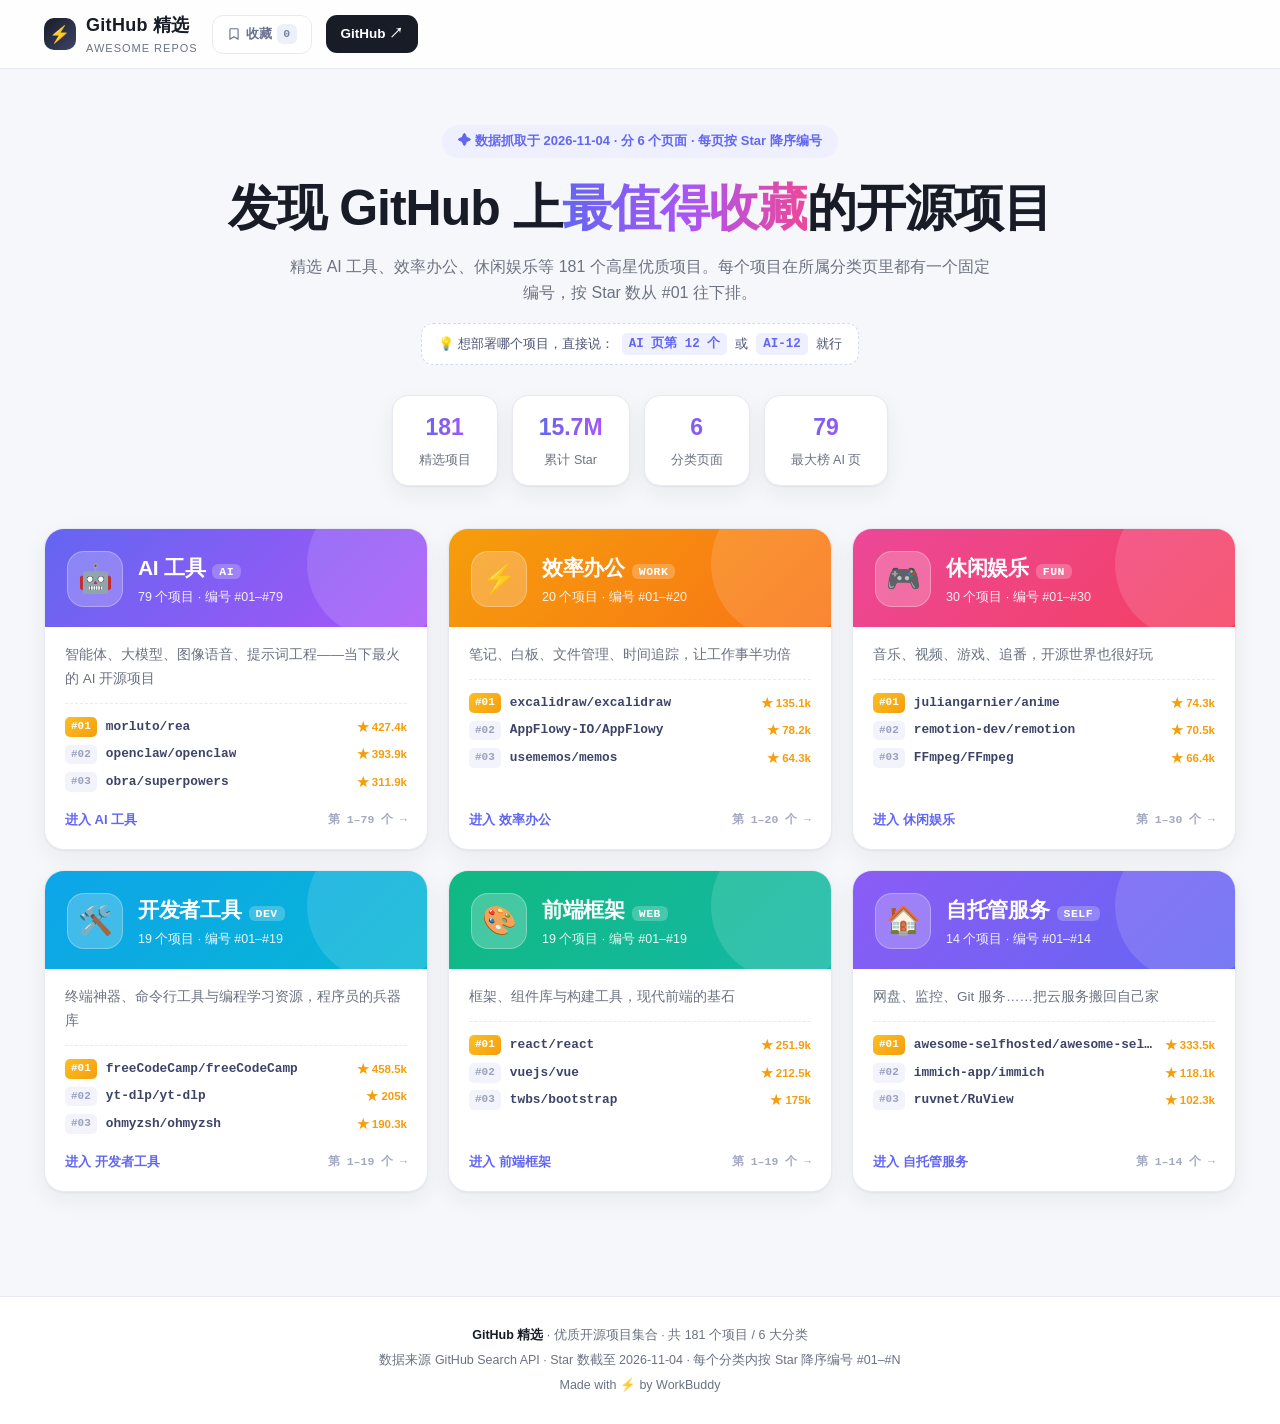
==== commit ffc5cf51: "调整分类：RuView 等 8 个项目移出前端框架，补入 Svelte/Angular/Nuxt/Astro/Tailwind/Bootstrap/Solid/Pinia" ====
--- a/index.html
+++ b/index.html
@@ -67,13 +67,13 @@
 <header class="hero">
   <span class="kicker">✦ 数据抓取于 2026-11-04 · 分 6 个页面 · 每页按 Star 降序编号</span>
   <h1>发现 GitHub 上<span class="grad">最值得收藏</span>的开源项目</h1>
-  <p>精选 AI 工具、效率办公、休闲娱乐等 173 个高星优质项目。每个项目在所属分类页里都有一个固定编号，按 Star 数从 #01 往下排。</p>
+  <p>精选 AI 工具、效率办公、休闲娱乐等 181 个高星优质项目。每个项目在所属分类页里都有一个固定编号，按 Star 数从 #01 往下排。</p>
   <div class="howto">💡 想部署哪个项目，直接说：<code>AI 页第 12 个</code> 或 <code>AI-12</code> 就行</div>
   <div class="stats">
-    <div class="stat"><b>173</b><span>精选项目</span></div>
-    <div class="stat"><b>15.06M</b><span>累计 Star</span></div>
+    <div class="stat"><b>181</b><span>精选项目</span></div>
+    <div class="stat"><b>15.7M</b><span>累计 Star</span></div>
     <div class="stat"><b>6</b><span>分类页面</span></div>
-    <div class="stat"><b>76</b><span>最大榜 AI 页</span></div>
+    <div class="stat"><b>79</b><span>最大榜 AI 页</span></div>
   </div>
 </header>
 <main>
@@ -83,13 +83,13 @@
       <div class="portal-icon">🤖</div>
       <div style="min-width:0">
         <h2>AI 工具<span class="code">AI</span></h2>
-        <div class="cnt">76 个项目 · 编号 #01–#76</div>
+        <div class="cnt">79 个项目 · 编号 #01–#79</div>
       </div>
     </div>
     <div class="portal-body">
       <p class="portal-desc">智能体、大模型、图像语音、提示词工程——当下最火的 AI 开源项目</p>
       <ul class="ptop"><li><span class="pn">#01</span><span class="pr">morluto/rea</span><span class="ps">★ 427.4k</span></li><li><span class="pn">#02</span><span class="pr">openclaw/openclaw</span><span class="ps">★ 393.9k</span></li><li><span class="pn">#03</span><span class="pr">obra/superpowers</span><span class="ps">★ 311.9k</span></li></ul>
-      <div class="portal-go">进入 AI 工具 <span>第 1–76 个 →</span></div>
+      <div class="portal-go">进入 AI 工具 <span>第 1–79 个 →</span></div>
     </div>
   </a>
   <a class="portal" href="productivity.html">
@@ -125,13 +125,13 @@
       <div class="portal-icon">🛠️</div>
       <div style="min-width:0">
         <h2>开发者工具<span class="code">DEV</span></h2>
-        <div class="cnt">16 个项目 · 编号 #01–#16</div>
+        <div class="cnt">19 个项目 · 编号 #01–#19</div>
       </div>
     </div>
     <div class="portal-body">
-      <p class="portal-desc">终端神器、命令行效率工具，程序员的兵器库</p>
-      <ul class="ptop"><li><span class="pn">#01</span><span class="pr">yt-dlp/yt-dlp</span><span class="ps">★ 205k</span></li><li><span class="pn">#02</span><span class="pr">ohmyzsh/ohmyzsh</span><span class="ps">★ 190.3k</span></li><li><span class="pn">#03</span><span class="pr">Panniantong/Agent-Reach</span><span class="ps">★ 108.5k</span></li></ul>
-      <div class="portal-go">进入 开发者工具 <span>第 1–16 个 →</span></div>
+      <p class="portal-desc">终端神器、命令行工具与编程学习资源，程序员的兵器库</p>
+      <ul class="ptop"><li><span class="pn">#01</span><span class="pr">freeCodeCamp/freeCodeCamp</span><span class="ps">★ 458.5k</span></li><li><span class="pn">#02</span><span class="pr">yt-dlp/yt-dlp</span><span class="ps">★ 205k</span></li><li><span class="pn">#03</span><span class="pr">ohmyzsh/ohmyzsh</span><span class="ps">★ 190.3k</span></li></ul>
+      <div class="portal-go">进入 开发者工具 <span>第 1–19 个 →</span></div>
     </div>
   </a>
   <a class="portal" href="frontend.html">
@@ -144,7 +144,7 @@
     </div>
     <div class="portal-body">
       <p class="portal-desc">框架、组件库与构建工具，现代前端的基石</p>
-      <ul class="ptop"><li><span class="pn">#01</span><span class="pr">freeCodeCamp/freeCodeCamp</span><span class="ps">★ 458.5k</span></li><li><span class="pn">#02</span><span class="pr">react/react</span><span class="ps">★ 251.9k</span></li><li><span class="pn">#03</span><span class="pr">vuejs/vue</span><span class="ps">★ 212.5k</span></li></ul>
+      <ul class="ptop"><li><span class="pn">#01</span><span class="pr">react/react</span><span class="ps">★ 251.9k</span></li><li><span class="pn">#02</span><span class="pr">vuejs/vue</span><span class="ps">★ 212.5k</span></li><li><span class="pn">#03</span><span class="pr">twbs/bootstrap</span><span class="ps">★ 175k</span></li></ul>
       <div class="portal-go">进入 前端框架 <span>第 1–19 个 →</span></div>
     </div>
   </a>
@@ -153,20 +153,20 @@
       <div class="portal-icon">🏠</div>
       <div style="min-width:0">
         <h2>自托管服务<span class="code">SELF</span></h2>
-        <div class="cnt">12 个项目 · 编号 #01–#12</div>
+        <div class="cnt">14 个项目 · 编号 #01–#14</div>
       </div>
     </div>
     <div class="portal-body">
       <p class="portal-desc">网盘、监控、Git 服务……把云服务搬回自己家</p>
-      <ul class="ptop"><li><span class="pn">#01</span><span class="pr">awesome-selfhosted/awesome-selfhosted</span><span class="ps">★ 333.5k</span></li><li><span class="pn">#02</span><span class="pr">immich-app/immich</span><span class="ps">★ 118.1k</span></li><li><span class="pn">#03</span><span class="pr">Stirling-Tools/Stirling-PDF</span><span class="ps">★ 95.7k</span></li></ul>
-      <div class="portal-go">进入 自托管服务 <span>第 1–12 个 →</span></div>
+      <ul class="ptop"><li><span class="pn">#01</span><span class="pr">awesome-selfhosted/awesome-selfhosted</span><span class="ps">★ 333.5k</span></li><li><span class="pn">#02</span><span class="pr">immich-app/immich</span><span class="ps">★ 118.1k</span></li><li><span class="pn">#03</span><span class="pr">ruvnet/RuView</span><span class="ps">★ 102.3k</span></li></ul>
+      <div class="portal-go">进入 自托管服务 <span>第 1–14 个 →</span></div>
     </div>
   </a>
   </div>
 </main>
 <footer>
   <div class="foot-inner">
-    <b>GitHub 精选</b> · 优质开源项目集合 · 共 173 个项目 / 6 大分类<br>
+    <b>GitHub 精选</b> · 优质开源项目集合 · 共 181 个项目 / 6 大分类<br>
     数据来源 GitHub Search API · Star 数截至 2026-11-04 · 每个分类内按 Star 降序编号 #01–#N<br>
     Made with ⚡ by WorkBuddy
   </div>
